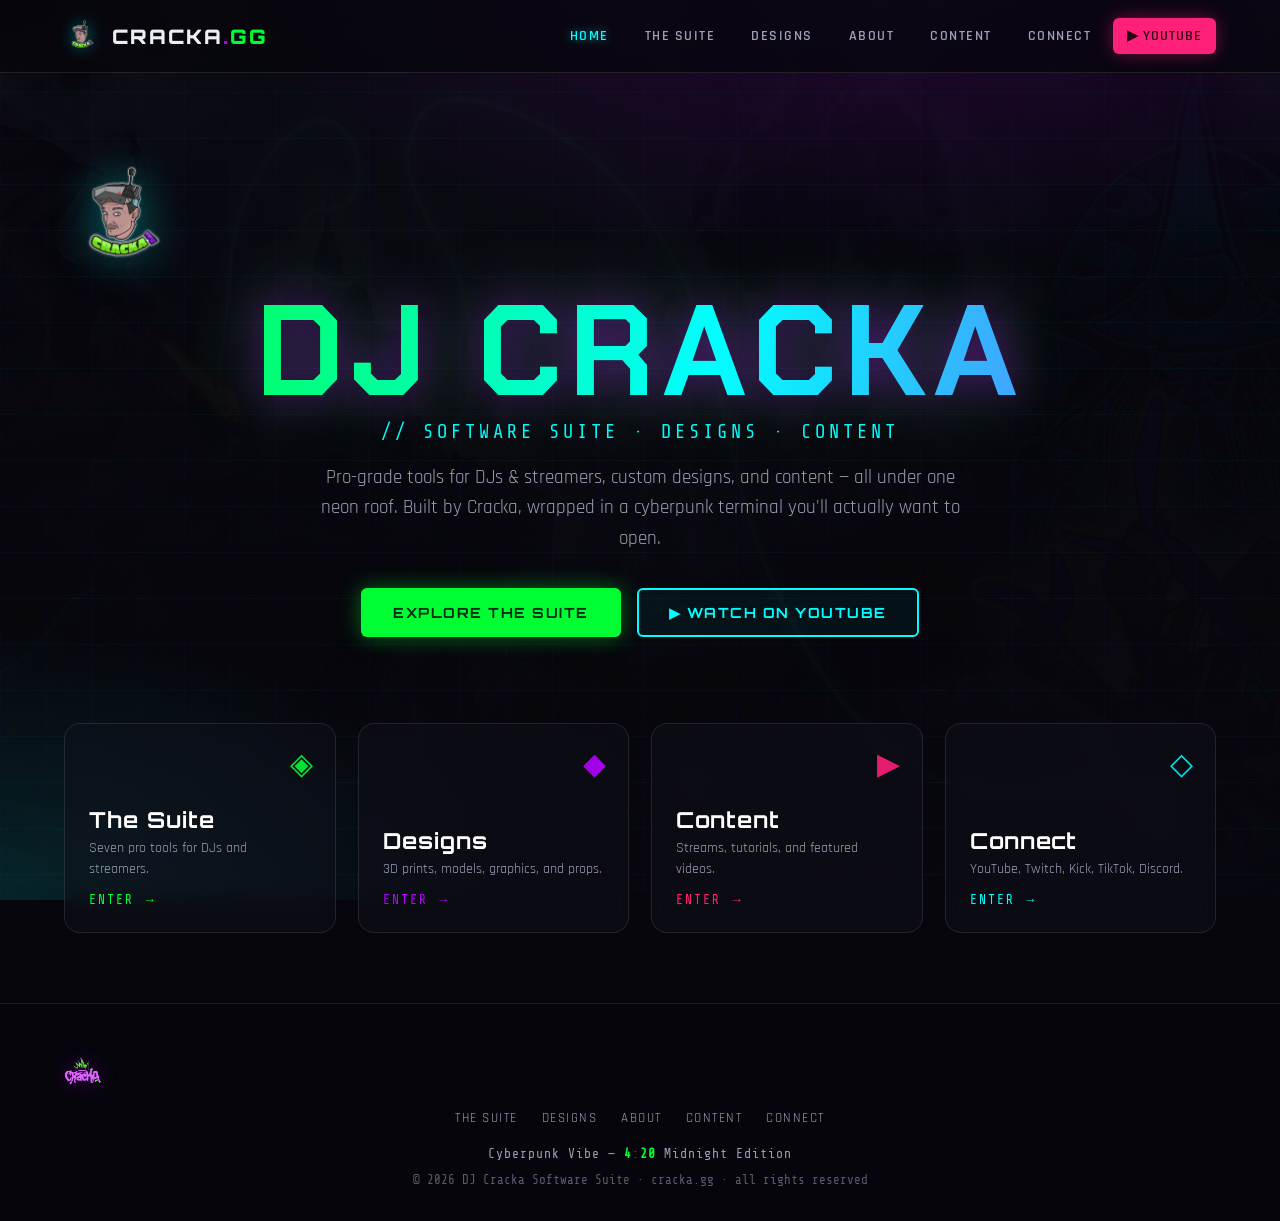
==== index.html @ da2304a5 "Add files via upload" ====
<!DOCTYPE html>
<html lang="en">
<head>
<meta charset="UTF-8">
<meta name="viewport" content="width=device-width, initial-scale=1.0">
<title>Cracka.gg — DJ Cracka Software Suite</title>
<meta name="description" content="The official home of the DJ Cracka Software Suite — pro tools for DJs and streamers, custom designs, and content by Cracka FPV.">
<meta property="og:title" content="Cracka.gg — DJ Cracka Software Suite">
<meta property="og:description" content="Pro tools for DJs & streamers, designs, and content — built by Cracka.">
<meta property="og:image" content="Cracka_FPV_Logo_Clear.png">
<link rel="icon" type="image/png" href="Cracka_FPV_Logo_Clear.png">
<link rel="preconnect" href="https://fonts.googleapis.com"><link rel="preconnect" href="https://fonts.gstatic.com" crossorigin>
<link href="https://fonts.googleapis.com/css2?family=Orbitron:wght@500;700;900&family=Chakra+Petch:wght@600;700&family=Rajdhani:wght@400;500;600;700&family=Share+Tech+Mono&display=swap" rel="stylesheet">
<link rel="stylesheet" href="style.css">
<style>
.hero{padding:86px 0 60px;text-align:center}
.hero-logo{height:118px;margin-bottom:10px;filter:drop-shadow(0 0 22px rgba(0,255,255,.4))}
.hero .name{font-family:'Chakra Petch',sans-serif;font-weight:700;font-size:clamp(48px,10vw,130px);letter-spacing:8px;
  text-transform:uppercase;line-height:1;margin:8px 0 6px;
  background:linear-gradient(100deg,#00ff32,#00ffff 26%,#b400ff 60%,#ff2079);background-size:220% auto;
  -webkit-background-clip:text;background-clip:text;-webkit-text-fill-color:transparent;color:transparent;
  filter:drop-shadow(0 0 22px rgba(180,0,255,.5)) drop-shadow(0 0 34px rgba(0,255,50,.25));animation:flow 7s ease-in-out infinite}
.hero .sub-tag{font-family:'Share Tech Mono';color:var(--cyan);letter-spacing:4px;text-transform:uppercase;font-size:clamp(13px,2vw,19px)}
.hero p.lead{max-width:660px;margin:20px auto 0;color:var(--mut);font-size:19px;line-height:1.6}
.hero-btns{display:flex;gap:16px;justify-content:center;margin-top:34px;flex-wrap:wrap}
.portals{display:grid;grid-template-columns:repeat(auto-fit,minmax(230px,1fr));gap:22px}
.portal{position:relative;border-radius:16px;overflow:hidden;border:1px solid var(--line);min-height:210px;display:flex;
  flex-direction:column;justify-content:flex-end;padding:24px;background:var(--glass);backdrop-filter:blur(10px);transition:.28s}
.portal:hover{transform:translateY(-6px);border-color:var(--pc);box-shadow:0 18px 46px -14px var(--pc)}
.portal .pico{position:absolute;top:20px;right:22px;font-size:30px;color:var(--pc);font-family:'Orbitron';opacity:.9}
.portal h3{font-size:22px;letter-spacing:1px;color:#fff}
.portal p{color:var(--mut);font-size:14px;margin-top:5px;line-height:1.5}
.portal .arrow{color:var(--pc);font-family:'Share Tech Mono';margin-top:12px;font-size:13px;letter-spacing:2px}
</style>
</head>
<body>

<header class="nav"><div class="wrap nav-in">
  <a class="brand" href="index.html"><img src="Cracka_FPV_Logo_Clear.png" alt=""><span>CRACKA<span class="dot">.</span><span class="gg">GG</span></span></a>
  <button class="burger" id="burger" aria-label="Menu">☰</button>
  <nav class="menu" id="menu">
    <a href="index.html" class="active">Home</a>
    <a href="suite.html">The Suite</a>
    <a href="designs.html">Designs</a>
    <a href="about.html">About</a>
    <a href="content.html">Content</a>
    <a href="connect.html">Connect</a>
    <a class="yt" href="connect.html">▶ YouTube</a>
  </nav>
</div></header>

<section class="hero"><div class="wrap">
  <img class="hero-logo" src="Cracka_FPV_Logo_Clear.png" alt="DJ Cracka">
  <div class="name">DJ&nbsp;CRACKA</div>
  <div class="sub-tag">// Software Suite · Designs · Content</div>
  <p class="lead">Pro-grade tools for DJs &amp; streamers, custom designs, and content — all under one neon roof. Built by Cracka, wrapped in a cyberpunk terminal you'll actually want to open.</p>
  <div class="hero-btns">
    <a class="btn btn-p" href="suite.html">Explore the Suite</a>
    <a class="btn btn-o" href="connect.html">▶ Watch on YouTube</a>
  </div>
</div></section>

<section><div class="wrap">
  <div class="portals">
    <a class="portal" href="suite.html" style="--pc:var(--green)"><span class="pico">◈</span><h3>The Suite</h3><p>Seven pro tools for DJs and streamers.</p><span class="arrow">ENTER →</span></a>
    <a class="portal" href="designs.html" style="--pc:var(--purple)"><span class="pico">◆</span><h3>Designs</h3><p>3D prints, models, graphics, and props.</p><span class="arrow">ENTER →</span></a>
    <a class="portal" href="content.html" style="--pc:var(--pink)"><span class="pico">▶</span><h3>Content</h3><p>Streams, tutorials, and featured videos.</p><span class="arrow">ENTER →</span></a>
    <a class="portal" href="connect.html" style="--pc:var(--cyan)"><span class="pico">◇</span><h3>Connect</h3><p>YouTube, Twitch, Kick, TikTok, Discord.</p><span class="arrow">ENTER →</span></a>
  </div>
</div></section>

<footer class="foot"><div class="wrap">
  <img src="Cracka_Wordmark_GreenPurple.png" alt="DJ Cracka">
  <div class="foot-links"><a href="suite.html">The Suite</a><a href="designs.html">Designs</a><a href="about.html">About</a><a href="content.html">Content</a><a href="connect.html">Connect</a></div>
  <div class="midnight">Cyberpunk Vibe — <b>4</b><i>:</i><b>20</b> Midnight Edition</div>
  <div class="copy">© 2026 DJ Cracka Software Suite · cracka.gg · all rights reserved</div>
</div></footer>
<script>var b=document.getElementById('burger'),m=document.getElementById('menu');b.addEventListener('click',function(){m.classList.toggle('open')});</script>
</body>
</html>
---- style.css ----
/* ===== DJ Cracka Suite — cracka.gg shared theme ===== */
:root{
  --green:#00ff32; --purple:#b400ff; --pink:#ff2079; --yellow:#ffe600; --cyan:#00ffff;
  --bg:#06060c; --panel:rgba(18,18,28,0.55); --panel-solid:#11111d;
  --glass:rgba(16,16,26,0.5); --line:rgba(255,255,255,.10); --line-strong:rgba(255,255,255,.18);
  --txt:#edeef5; --mut:#9fa0b8;
}
*{margin:0;padding:0;box-sizing:border-box}
html{scroll-behavior:smooth}
body{background:var(--bg);color:var(--txt);font-family:'Rajdhani',sans-serif;min-height:100vh;overflow-x:hidden;position:relative}
/* fixed atmospheric background: banner + dark wash + neon grid */
body::before{content:"";position:fixed;inset:0;z-index:-2;
  background:url('banner.png') center top/cover no-repeat fixed;opacity:.16}
body::after{content:"";position:fixed;inset:0;z-index:-1;
  background:
    radial-gradient(1200px 600px at 70% -10%,rgba(180,0,255,.18),transparent 60%),
    radial-gradient(900px 500px at 0% 100%,rgba(0,255,255,.12),transparent 55%),
    linear-gradient(rgba(0,255,255,.03) 1px,transparent 1px),
    linear-gradient(90deg,rgba(180,0,255,.03) 1px,transparent 1px),
    linear-gradient(180deg,rgba(6,6,12,.72),rgba(6,6,12,.92));
  background-size:auto,auto,46px 46px,46px 46px,auto}
a{color:inherit;text-decoration:none}
img{max-width:100%;display:block}
.wrap{max-width:1200px;margin:0 auto;padding:0 24px}
h1,h2,h3{font-family:'Orbitron',sans-serif}

/* ===== NAV ===== */
.nav{position:sticky;top:0;z-index:80;background:rgba(6,6,12,.72);backdrop-filter:blur(14px);border-bottom:1px solid var(--line)}
.nav-in{display:flex;align-items:center;justify-content:space-between;height:72px}
.brand{display:flex;align-items:center;gap:12px;font-family:'Orbitron';font-weight:900;letter-spacing:2px;font-size:20px}
.brand img{height:36px;filter:drop-shadow(0 0 8px rgba(0,255,255,.4))}
.brand .dot{color:var(--purple)}.brand .gg{color:var(--green)}
.menu{display:flex;gap:8px;align-items:center}
.menu a{color:var(--mut);font-weight:600;font-size:14px;letter-spacing:1.5px;text-transform:uppercase;padding:9px 14px;border-radius:6px;transition:.2s}
.menu a:hover{color:var(--txt);background:rgba(255,255,255,.05)}
.menu a.active{color:var(--cyan);text-shadow:0 0 10px rgba(0,255,255,.6)}
.menu a.yt{background:var(--pink);color:#2a0713;letter-spacing:1px;box-shadow:0 0 18px rgba(255,32,121,.4)}
.menu a.yt:hover{background:var(--pink);color:#2a0713;box-shadow:0 0 26px rgba(255,32,121,.75)}
.burger{display:none;background:rgba(255,255,255,.04);border:1px solid var(--line);color:var(--txt);font-size:22px;width:46px;height:42px;border-radius:8px;cursor:pointer}

/* ===== BUTTONS ===== */
.btn{display:inline-block;padding:14px 30px;border-radius:6px;font-family:'Orbitron';font-weight:700;letter-spacing:1.5px;
  text-transform:uppercase;font-size:14px;transition:.2s;border:2px solid transparent;cursor:pointer}
.btn-p{background:var(--green);color:#052b0d;box-shadow:0 0 22px rgba(0,255,50,.4)}
.btn-p:hover{box-shadow:0 0 36px rgba(0,255,50,.8);transform:translateY(-2px)}
.btn-o{border-color:var(--cyan);color:var(--cyan);background:rgba(0,255,255,.05)}
.btn-o:hover{background:rgba(0,255,255,.14);box-shadow:0 0 26px rgba(0,255,255,.4)}

/* ===== PAGE HEADER ===== */
.page-head{padding:72px 0 40px;text-align:center;position:relative}
.eyebrow{font-family:'Share Tech Mono';color:var(--pink);letter-spacing:5px;text-transform:uppercase;font-size:13px;margin-bottom:12px}
.page-head h1{font-size:clamp(34px,6vw,64px);font-weight:900;letter-spacing:3px;text-transform:uppercase;
  background:linear-gradient(100deg,#00ff32,#00ffff 35%,#b400ff 70%,#ff2079);background-size:200% auto;
  -webkit-background-clip:text;background-clip:text;-webkit-text-fill-color:transparent;color:transparent;
  filter:drop-shadow(0 0 18px rgba(180,0,255,.4));animation:flow 8s ease-in-out infinite;line-height:1.05}
@keyframes flow{0%,100%{background-position:0% 50%}50%{background-position:100% 50%}}
.page-head p{color:var(--mut);font-size:19px;max-width:640px;margin:18px auto 0;line-height:1.6}
section{padding:26px 0 70px;position:relative}

/* ===== GLASS CARDS ===== */
.grid{display:grid;grid-template-columns:repeat(auto-fit,minmax(290px,1fr));gap:24px}
.card{background:var(--glass);backdrop-filter:blur(10px);border:1px solid var(--line);border-radius:16px;overflow:hidden;
  transition:.28s;position:relative}
.card::before{content:"";position:absolute;top:0;left:0;right:0;height:3px;background:var(--ac,var(--cyan));opacity:.9}
.card:hover{transform:translateY(-7px);border-color:var(--ac,var(--cyan));box-shadow:0 18px 50px -14px var(--ac,rgba(0,255,255,.5))}
.card-media{position:relative;aspect-ratio:16/10;overflow:hidden;background:#05050b;border-bottom:1px solid var(--line)}
.card-media img{width:100%;height:100%;object-fit:cover;transition:.4s}
.card:hover .card-media img{transform:scale(1.06)}
.card-media .veil{position:absolute;inset:0;background:linear-gradient(180deg,transparent 40%,rgba(6,6,12,.85))}
.card-media .badge{position:absolute;top:12px;right:12px;font-family:'Share Tech Mono';font-size:11px;letter-spacing:1px;
  text-transform:uppercase;color:var(--ac,var(--cyan));background:rgba(6,6,12,.7);border:1px solid var(--ac,var(--cyan));
  border-radius:20px;padding:4px 12px;backdrop-filter:blur(4px)}
.card-body{padding:20px 22px}
.card-body h3{font-size:19px;letter-spacing:.5px;margin-bottom:9px;color:#fff}
.card-body p{color:var(--mut);font-size:15px;line-height:1.55}

/* ===== FOOTER ===== */
.foot{border-top:1px solid var(--line);padding:46px 0 34px;text-align:center;background:rgba(6,6,12,.55);backdrop-filter:blur(8px)}
.foot img{height:42px;margin-bottom:18px;filter:drop-shadow(0 0 10px rgba(180,0,255,.4))}
.foot-links{display:flex;gap:24px;justify-content:center;flex-wrap:wrap;margin-bottom:20px;font-size:13px;
  letter-spacing:1.5px;text-transform:uppercase;color:var(--mut)}
.foot-links a:hover{color:var(--cyan)}
.midnight{font-family:'Share Tech Mono';font-size:13px;letter-spacing:1px;color:var(--mut)}
.midnight b{color:var(--green)}.midnight i{color:var(--purple);font-style:normal}
.copy{color:#5a5c72;font-size:12.5px;margin-top:12px;font-family:'Share Tech Mono'}

@media(max-width:900px){
  .burger{display:block}
  .menu{position:absolute;top:72px;left:0;right:0;flex-direction:column;align-items:stretch;gap:4px;
    background:rgba(6,6,12,.98);border-bottom:1px solid var(--line);padding:14px 20px;display:none}
  .menu.open{display:flex}
  .menu a{padding:12px 10px}
}
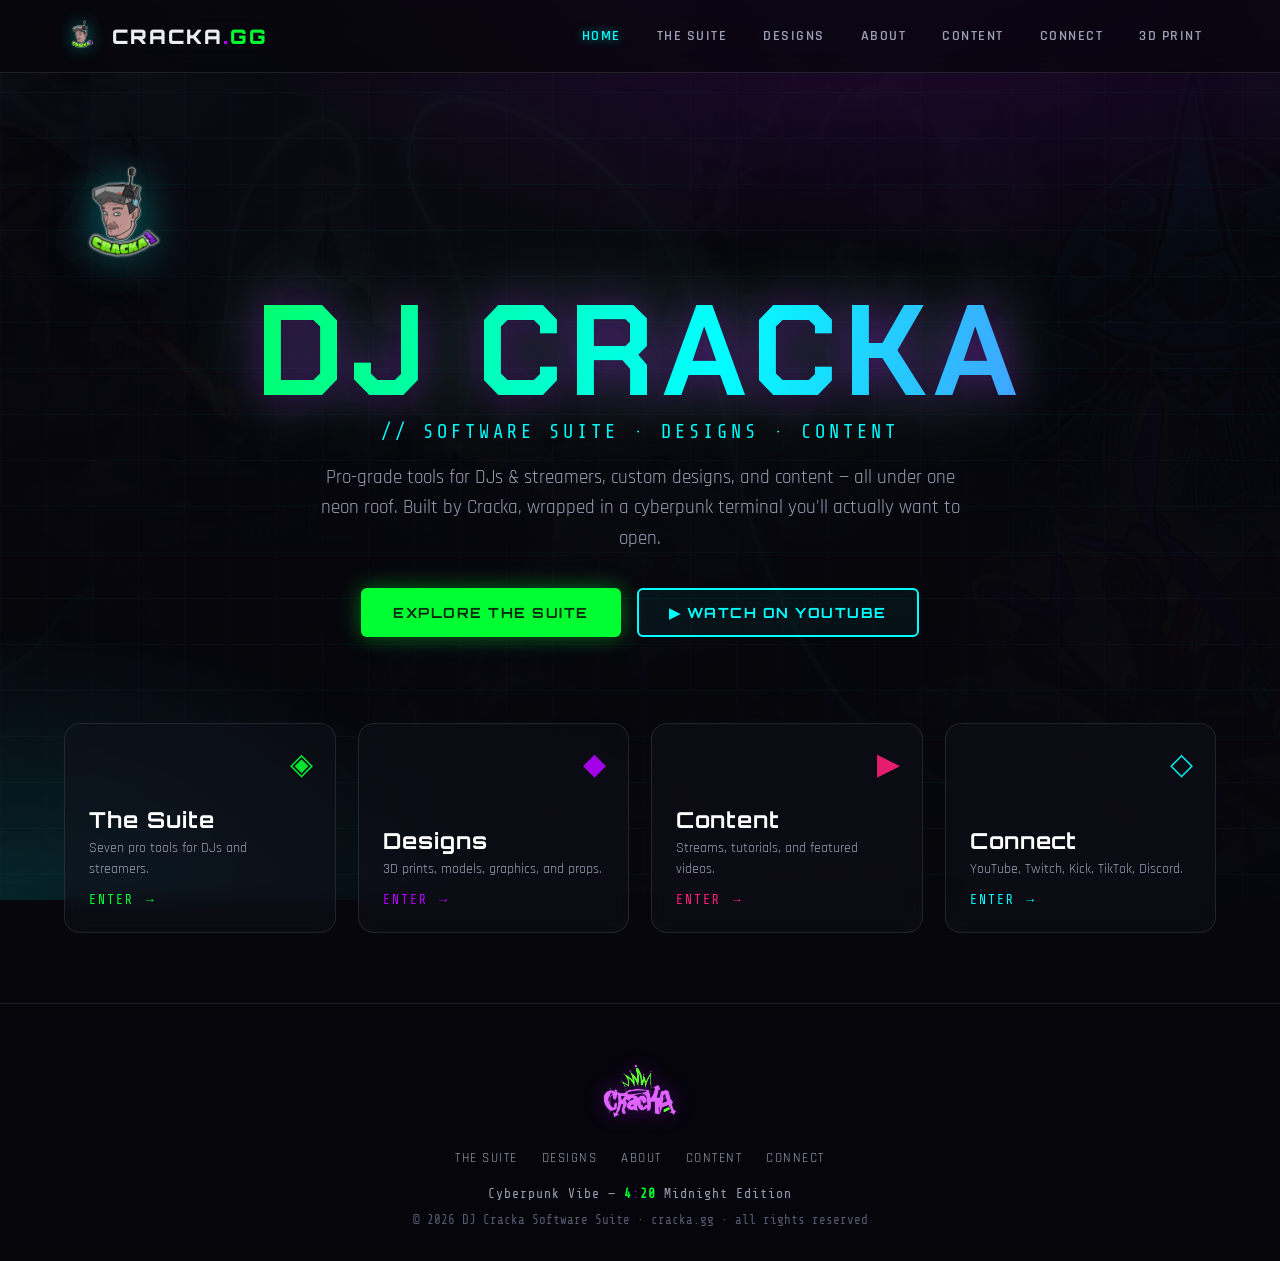
==== commit 160c2e8f: "Add files via upload" ====
--- a/index.html
+++ b/index.html
@@ -45,7 +45,7 @@
     <a href="about.html">About</a>
     <a href="content.html">Content</a>
     <a href="connect.html">Connect</a>
-    <a class="yt" href="connect.html">▶ YouTube</a>
+    <a href="prints.html">3D Print</a>
   </nav>
 </div></header>
 
@@ -56,7 +56,7 @@
   <p class="lead">Pro-grade tools for DJs &amp; streamers, custom designs, and content — all under one neon roof. Built by Cracka, wrapped in a cyberpunk terminal you'll actually want to open.</p>
   <div class="hero-btns">
     <a class="btn btn-p" href="suite.html">Explore the Suite</a>
-    <a class="btn btn-o" href="connect.html">▶ Watch on YouTube</a>
+    <a class="btn btn-o" href="https://www.youtube.com/@crackafpv" target="_blank" rel="noopener">▶ Watch on YouTube</a>
   </div>
 </div></section>
 
--- a/style.css
+++ b/style.css
@@ -10,7 +10,7 @@
 body{background:var(--bg);color:var(--txt);font-family:'Rajdhani',sans-serif;min-height:100vh;overflow-x:hidden;position:relative}
 /* fixed atmospheric background: banner + dark wash + neon grid */
 body::before{content:"";position:fixed;inset:0;z-index:-2;
-  background:url('banner.png') center top/cover no-repeat fixed;opacity:.16}
+  background:url('banner.png') center center/cover no-repeat fixed;opacity:.16}
 body::after{content:"";position:fixed;inset:0;z-index:-1;
   background:
     radial-gradient(1200px 600px at 70% -10%,rgba(180,0,255,.18),transparent 60%),
@@ -76,7 +76,7 @@
 
 /* ===== FOOTER ===== */
 .foot{border-top:1px solid var(--line);padding:46px 0 34px;text-align:center;background:rgba(6,6,12,.55);backdrop-filter:blur(8px)}
-.foot img{height:42px;margin-bottom:18px;filter:drop-shadow(0 0 10px rgba(180,0,255,.4))}
+.foot img{height:82px;margin:0 auto 18px;display:block;filter:drop-shadow(0 0 10px rgba(180,0,255,.4))}
 .foot-links{display:flex;gap:24px;justify-content:center;flex-wrap:wrap;margin-bottom:20px;font-size:13px;
   letter-spacing:1.5px;text-transform:uppercase;color:var(--mut)}
 .foot-links a:hover{color:var(--cyan)}
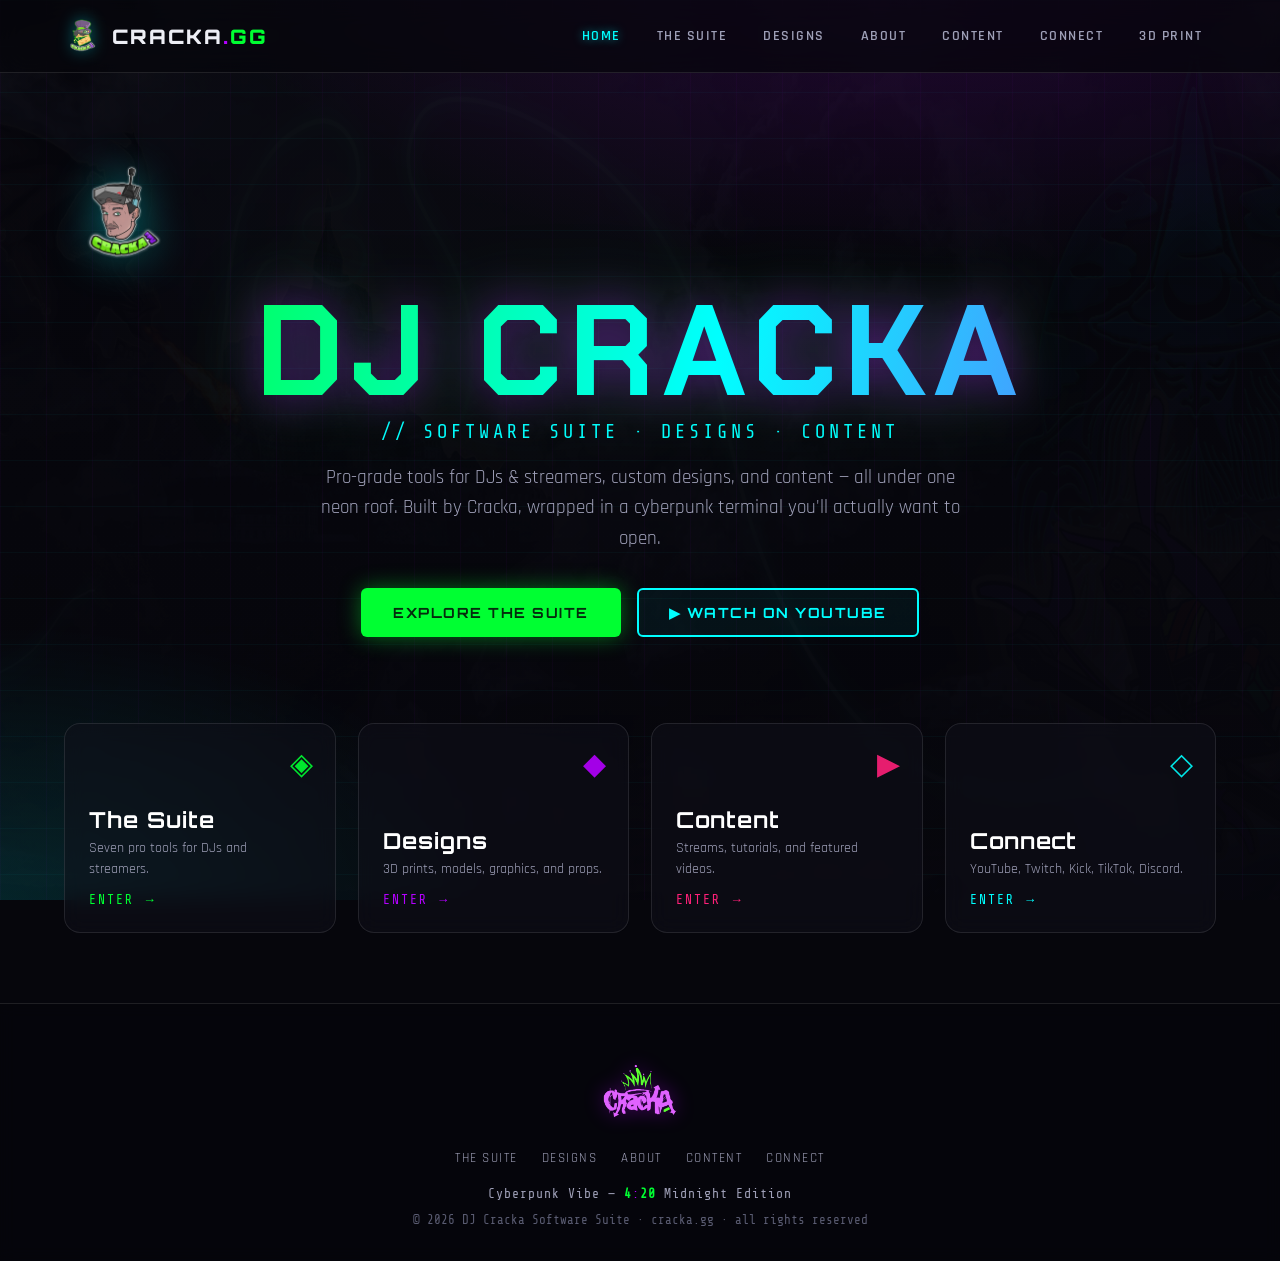
==== commit 737403a1: "Mad Hatter header logo + new favicon set" ====
--- a/index.html
+++ b/index.html
@@ -8,7 +8,7 @@
 <meta property="og:title" content="Cracka.gg — DJ Cracka Software Suite">
 <meta property="og:description" content="Pro tools for DJs & streamers, designs, and content — built by Cracka.">
 <meta property="og:image" content="Cracka_FPV_Logo_Clear.png">
-<link rel="icon" type="image/png" href="Cracka_FPV_Logo_Clear.png">
+<link rel="icon" type="image/png" sizes="32x32" href="favicon-32.png"><link rel="icon" type="image/png" sizes="192x192" href="favicon-192.png"><link rel="icon" href="favicon.ico" sizes="any"><link rel="apple-touch-icon" href="apple-touch-icon.png">
 <link rel="preconnect" href="https://fonts.googleapis.com"><link rel="preconnect" href="https://fonts.gstatic.com" crossorigin>
 <link href="https://fonts.googleapis.com/css2?family=Orbitron:wght@500;700;900&family=Chakra+Petch:wght@600;700&family=Rajdhani:wght@400;500;600;700&family=Share+Tech+Mono&display=swap" rel="stylesheet">
 <link rel="stylesheet" href="style.css">
@@ -36,7 +36,7 @@
 <body>
 
 <header class="nav"><div class="wrap nav-in">
-  <a class="brand" href="index.html"><img src="Cracka_FPV_Logo_Clear.png" alt=""><span>CRACKA<span class="dot">.</span><span class="gg">GG</span></span></a>
+  <a class="brand" href="index.html"><img src="MadHatter_header.png" alt="Cracka FPV"><span>CRACKA<span class="dot">.</span><span class="gg">GG</span></span></a>
   <button class="burger" id="burger" aria-label="Menu">☰</button>
   <nav class="menu" id="menu">
     <a href="index.html" class="active">Home</a>
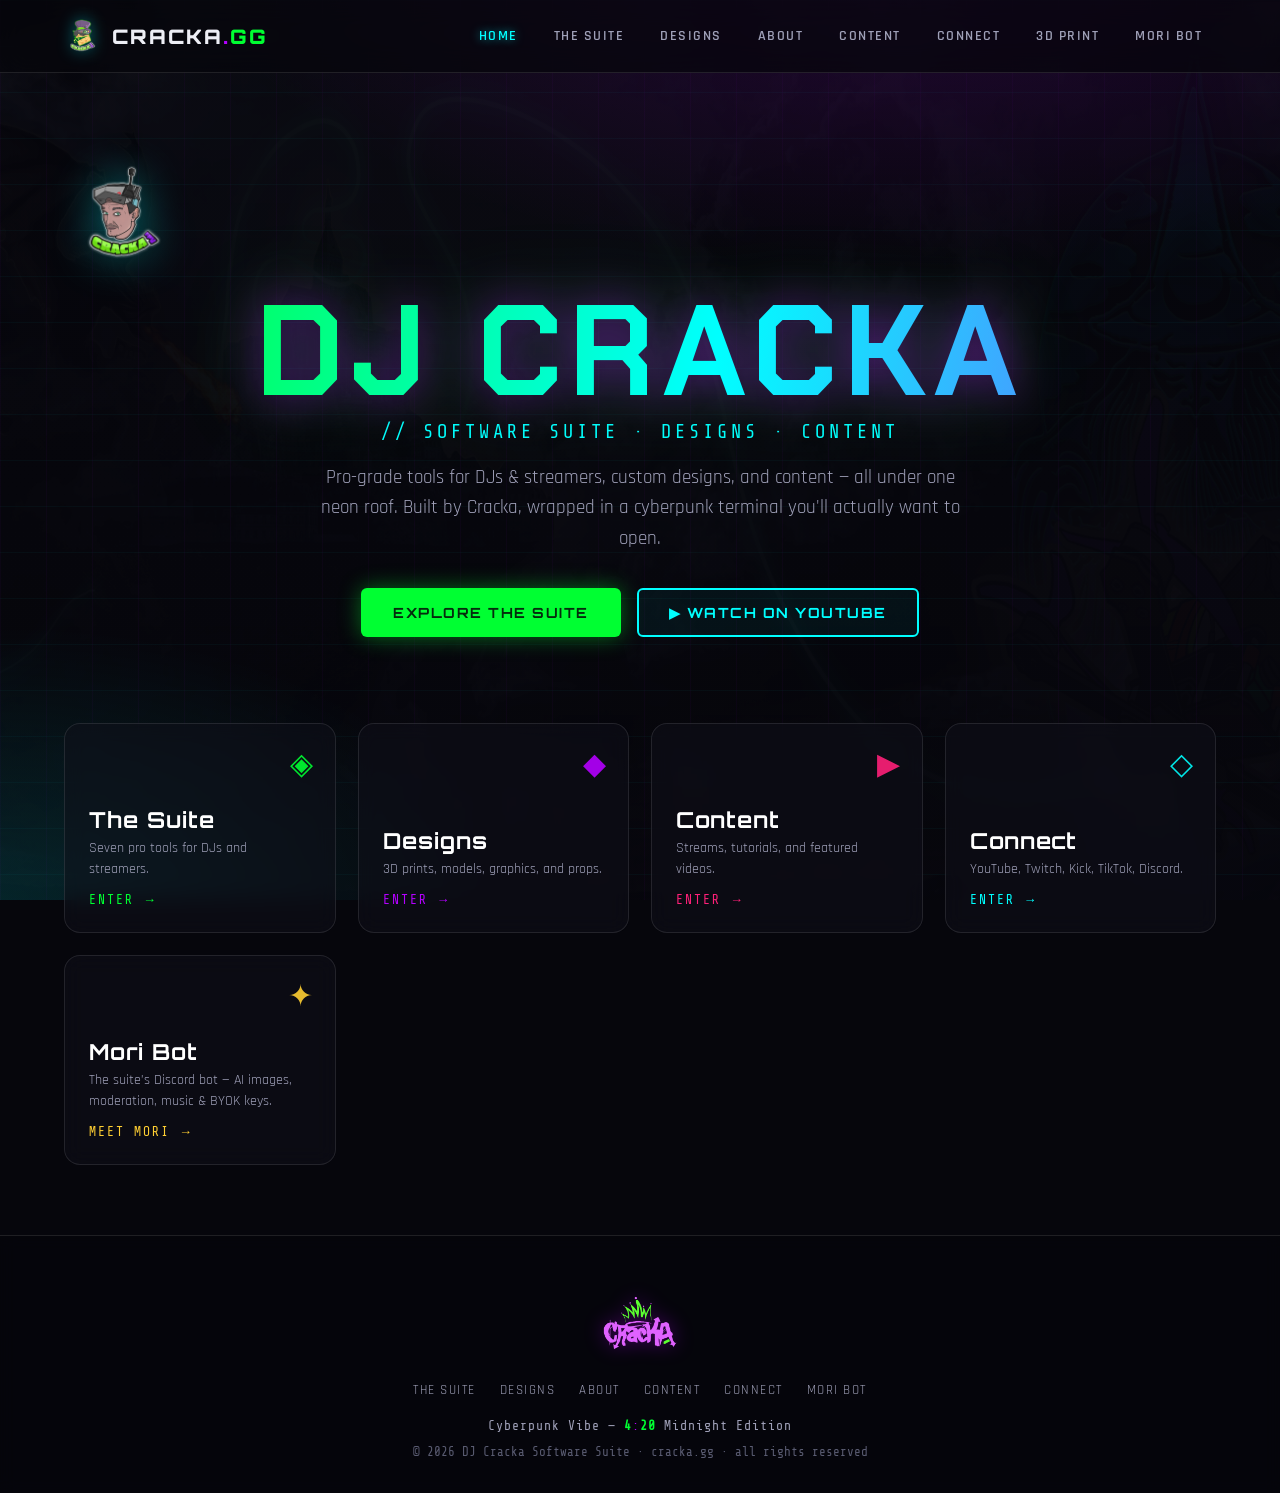
==== commit 46fad33e: "Add files via upload" ====
--- a/index.html
+++ b/index.html
@@ -46,6 +46,7 @@
     <a href="content.html">Content</a>
     <a href="connect.html">Connect</a>
     <a href="prints.html">3D Print</a>
+    <a href="https://mori.cracka.gg">Mori&nbsp;Bot</a>
   </nav>
 </div></header>
 
@@ -66,12 +67,13 @@
     <a class="portal" href="designs.html" style="--pc:var(--purple)"><span class="pico">◆</span><h3>Designs</h3><p>3D prints, models, graphics, and props.</p><span class="arrow">ENTER →</span></a>
     <a class="portal" href="content.html" style="--pc:var(--pink)"><span class="pico">▶</span><h3>Content</h3><p>Streams, tutorials, and featured videos.</p><span class="arrow">ENTER →</span></a>
     <a class="portal" href="connect.html" style="--pc:var(--cyan)"><span class="pico">◇</span><h3>Connect</h3><p>YouTube, Twitch, Kick, TikTok, Discord.</p><span class="arrow">ENTER →</span></a>
+    <a class="portal" href="https://mori.cracka.gg" style="--pc:#ffcf33"><span class="pico">✦</span><h3>Mori&nbsp;Bot</h3><p>The suite’s Discord bot — AI images, moderation, music &amp; BYOK keys.</p><span class="arrow">MEET MORI →</span></a>
   </div>
 </div></section>
 
 <footer class="foot"><div class="wrap">
   <img src="Cracka_Wordmark_GreenPurple.png" alt="DJ Cracka">
-  <div class="foot-links"><a href="suite.html">The Suite</a><a href="designs.html">Designs</a><a href="about.html">About</a><a href="content.html">Content</a><a href="connect.html">Connect</a></div>
+  <div class="foot-links"><a href="suite.html">The Suite</a><a href="designs.html">Designs</a><a href="about.html">About</a><a href="content.html">Content</a><a href="connect.html">Connect</a><a href="https://mori.cracka.gg">Mori&nbsp;Bot</a></div>
   <div class="midnight">Cyberpunk Vibe — <b>4</b><i>:</i><b>20</b> Midnight Edition</div>
   <div class="copy">© 2026 DJ Cracka Software Suite · cracka.gg · all rights reserved</div>
 </div></footer>
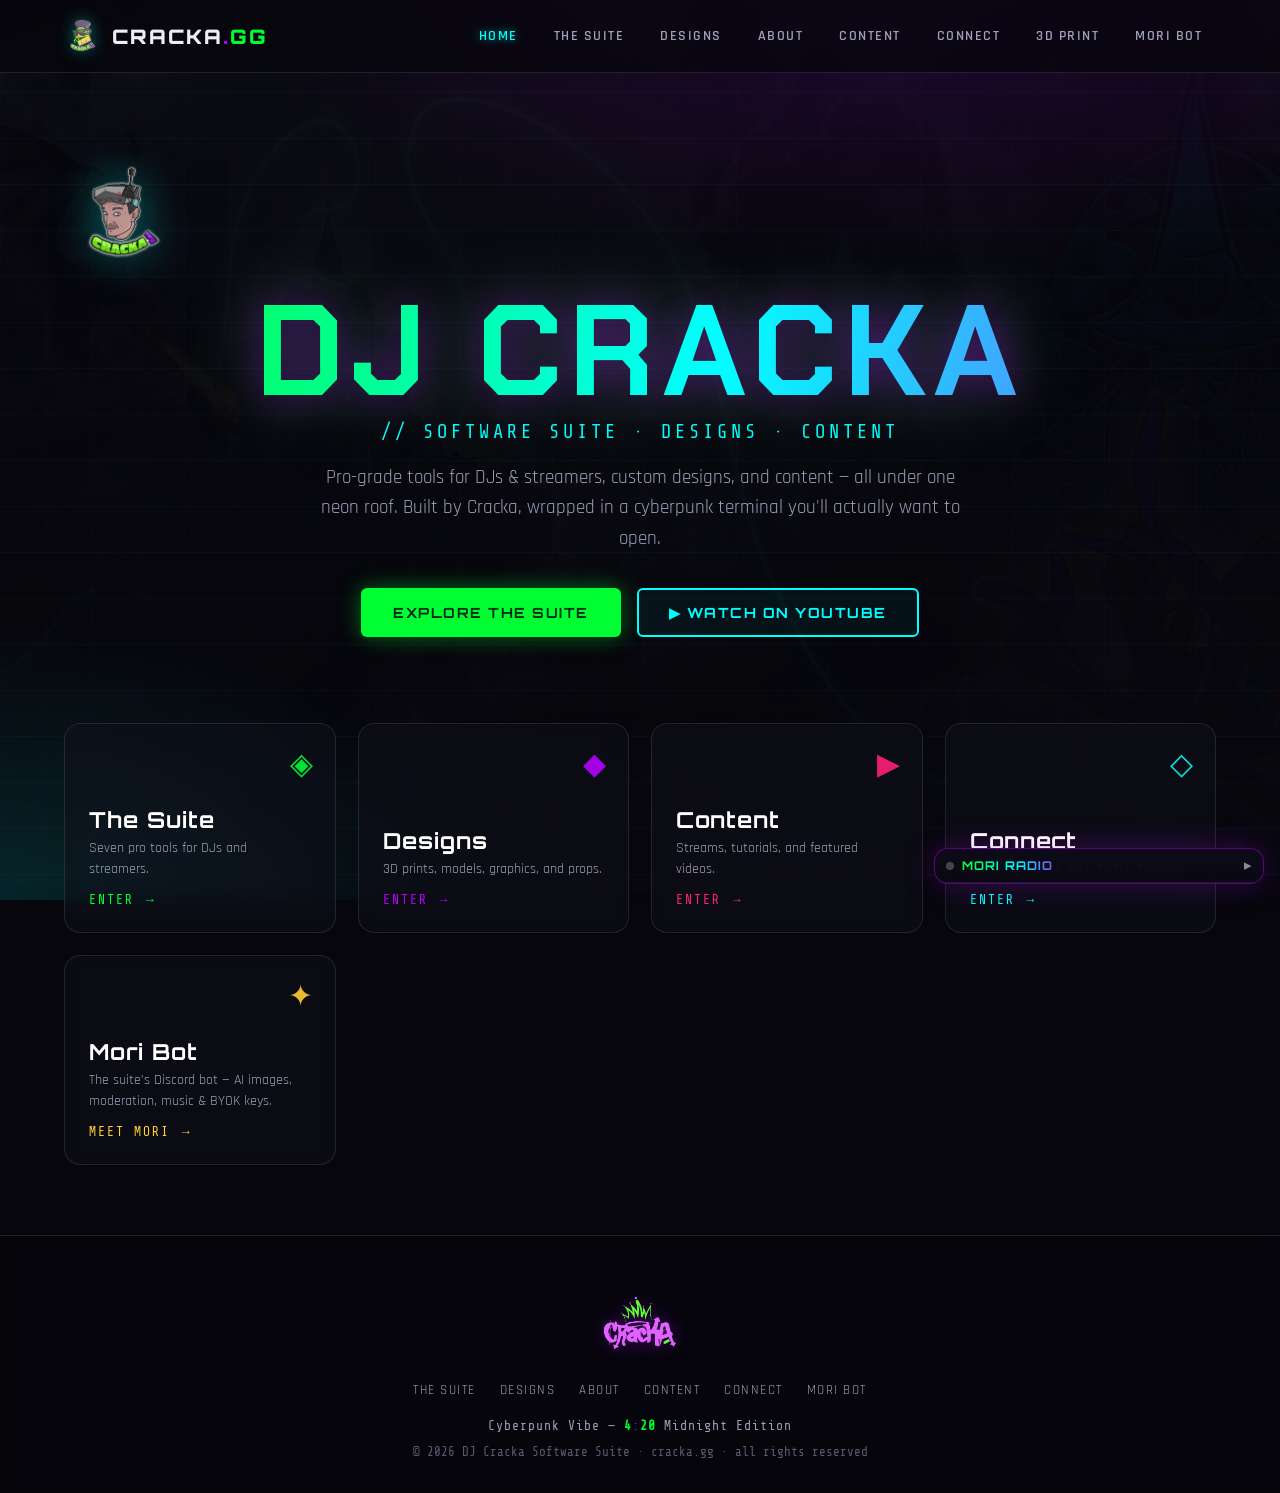
==== commit aa8794f6: "Add Mori radio mini-player + Kokoro news ticker to all hub pages Add Mori radio mini-player + Kokoro" ====
--- a/index.html
+++ b/index.html
@@ -78,5 +78,119 @@
   <div class="copy">© 2026 DJ Cracka Software Suite · cracka.gg · all rights reserved</div>
 </div></footer>
 <script>var b=document.getElementById('burger'),m=document.getElementById('menu');b.addEventListener('click',function(){m.classList.toggle('open')});</script>
+<!-- ===== MORI RADIO MINI-PLAYER — drop in once before </body> on every site ===== -->
+<!-- Docked bottom-right. Pulls all channels from /api/stations. ⧉ Pop out keeps playing across -->
+<!-- page loads & games. HTML5 audio (separate from DJ Mori in Discord VC). Golden-rule component. -->
+<style>
+#mori-rp{position:fixed;right:16px;bottom:16px;width:330px;max-width:calc(100vw - 24px);z-index:60;
+  background:linear-gradient(180deg,rgba(14,11,26,.97),rgba(9,9,17,.97));border:1px solid rgba(180,0,255,.45);
+  border-radius:14px;box-shadow:0 0 30px rgba(180,0,255,.25);overflow:hidden;font-family:'Rajdhani',sans-serif;color:#e7e9f5}
+#mori-rp .rp-hd{display:flex;align-items:center;gap:8px;padding:9px 11px;border-bottom:1px solid rgba(255,255,255,.08);cursor:pointer}
+#mori-rp .rp-hd .dot{width:8px;height:8px;border-radius:50%;background:#444;flex:0 0 auto}
+#mori-rp.playing .rp-hd .dot{background:#00ff32;box-shadow:0 0 8px #00ff32}
+#mori-rp .rp-hd b{font-family:'Orbitron',sans-serif;font-size:12px;letter-spacing:1px;background:linear-gradient(90deg,#00ff32,#00ffff,#b400ff,#ff2079,#00ff32);background-size:240% auto;-webkit-background-clip:text;background-clip:text;-webkit-text-fill-color:transparent;animation:mori-wave 7s ease-in-out infinite}
+#mori-rp .rp-hd .rp-col{margin-left:auto;color:#8a8a9a;font-size:15px;line-height:1}
+#mori-rp .rp-bd{padding:10px 11px;display:flex;flex-direction:column;gap:9px}
+#mori-rp.collapsed .rp-bd{display:none}
+#mori-rp .rp-now{font-family:'Share Tech Mono',monospace;font-size:10px;color:#00ffff;white-space:nowrap;overflow:hidden;text-overflow:ellipsis}
+#mori-rp select{background:rgba(255,255,255,.05);border:1px solid rgba(255,255,255,.14);border-radius:8px;color:#fff;font-family:'Rajdhani';font-size:13px;padding:7px 9px}
+#mori-rp select option{background:#0d0b16}
+#mori-rp .rp-ctl{display:flex;align-items:center;gap:9px}
+#mori-rp .rp-pp{width:38px;height:38px;border-radius:50%;border:2px solid #00ff32;background:rgba(0,255,50,.08);color:#00ff32;font-size:15px;cursor:pointer;flex:0 0 auto}
+#mori-rp .rp-pp:hover{background:rgba(0,255,50,.18)}
+#mori-rp input[type=range]{flex:1;accent-color:#b400ff}
+#mori-rp .rp-pop{font-family:'Chakra Petch',sans-serif;font-weight:700;font-size:11px;border:1px solid rgba(0,255,255,.4);background:rgba(0,255,255,.08);color:#00ffff;border-radius:8px;padding:7px 9px;cursor:pointer}
+#mori-rp .rp-pop:hover{background:rgba(0,255,255,.18)}
+#mori-rp .rp-hint{font-family:'Share Tech Mono';font-size:9px;color:#8a8a9a}
+</style>
+<div id="mori-rp" class="collapsed" aria-label="Mori radio player">
+  <div class="rp-hd" id="rp-hd"><span class="dot"></span><b>MORI RADIO</b><span class="rp-col" id="rp-col">▸</span></div>
+  <div class="rp-bd">
+    <div class="rp-now" id="rp-now">— pick a station —</div>
+    <select id="rp-sel"><option>Loading channels…</option></select>
+    <div class="rp-ctl"><button class="rp-pp" id="rp-pp" aria-label="Play">▶</button>
+      <input type="range" id="rp-vol" min="0" max="100" value="80" aria-label="Volume">
+      <button class="rp-pop" id="rp-pop" title="Keep playing across pages">⧉</button></div>
+    <div class="rp-hint">In-browser · ⧉ pop out to keep playing across pages</div>
+  </div>
+</div>
+<audio id="rp-audio"></audio>
+<script>
+(function(){
+  var API='https://mori.cracka.gg';
+  var $=function(i){return document.getElementById(i);};
+  var box=$('mori-rp'), sel=$('rp-sel'), au=$('rp-audio'), pp=$('rp-pp'), pop=null, STA=[];
+  function LS(k,v){try{if(v===undefined)return localStorage.getItem('moriRP_'+k);localStorage.setItem('moriRP_'+k,v);}catch(_){}}
+  if(LS('open')==='1') box.classList.remove('collapsed');
+  $('rp-hd').onclick=function(){var c=box.classList.toggle('collapsed');$('rp-col').textContent=c?'▸':'▾';LS('open',c?'0':'1');};
+  $('rp-col').textContent=box.classList.contains('collapsed')?'▸':'▾';
+  function cur(){return STA[Number(sel.value)||0]||null;}
+  function play(){var st=cur();if(!st)return;au.src=st.u;au.volume=(Number($('rp-vol').value)||80)/100;au.play().then(function(){box.classList.add('playing');pp.textContent='⏸';$('rp-now').textContent='▶ '+st.n;}).catch(function(){$('rp-now').textContent='⚠ tap ▶ again';});}
+  function stop(){au.pause();box.classList.remove('playing');pp.textContent='▶';}
+  pp.onclick=function(){if(au.paused)play();else stop();};
+  sel.onchange=function(){LS('sta',sel.value);if(!au.paused)play();else{var st=cur();if(st)$('rp-now').textContent='— '+st.n+' —';}};
+  var v0=LS('vol'); if(v0)$('rp-vol').value=v0;
+  $('rp-vol').oninput=function(){au.volume=(Number(this.value)||0)/100;LS('vol',this.value);if(pop&&!pop.closed){try{pop.postMessage({vol:au.volume},'*');}catch(_){}}};
+  $('rp-pop').onclick=function(){var st=cur();if(!st)return;stop();
+    var html='<!doctype html><meta charset=utf-8><title>Mori Radio</title><body style="margin:0;background:#0b0b17;color:#e7e9f5;font-family:sans-serif;display:flex;flex-direction:column;align-items:center;justify-content:center;height:100vh;gap:10px">'+
+      '<div style="font:700 13px Orbitron,sans-serif;letter-spacing:1px;color:#00ffff">MORI RADIO</div><div id=n style="font:11px monospace;color:#8a8a9a">'+st.n+'</div>'+
+      '<audio id=a autoplay controls src="'+st.u+'" style="width:300px"></audio><div style="font:10px monospace;color:#8a8a9a">Keeps playing while you browse. Close to stop.</div>'+
+      '<'+'script>onmessage=function(e){if(e.data&&e.data.vol!=null)document.getElementById("a").volume=e.data.vol;}<'+'/script>';
+    pop=window.open('','moriRadio','width=360,height=190');if(pop){pop.document.write(html);pop.document.close();$('rp-now').textContent='⧉ playing in pop-out';}else{$('rp-now').textContent='⚠ allow pop-ups';play();}};
+  fetch(API+'/api/stations').then(function(r){return r.json();}).then(function(d){STA=(d&&d.stations)||[];if(!STA.length){sel.innerHTML='<option>No channels</option>';return;}
+    sel.innerHTML=STA.map(function(s,i){return '<option value="'+i+'">'+(s.n||('Station '+(i+1))).replace(/</g,'&lt;')+'</option>';}).join('');
+    var last=LS('sta');if(last!=null&&STA[Number(last)]){sel.value=last;}$('rp-now').textContent='— '+(cur()?cur().n:'')+' —';
+  }).catch(function(){sel.innerHTML='<option>Channels unavailable</option>';});
+})();
+</script>
+<!-- ===== END MORI RADIO MINI-PLAYER ===== -->
+
+  <!-- ===== MORI TTS TICKER BAR ===== -->
+  <div id="mori-tick" class="mt-empty" role="region" aria-label="Mori news ticker" style="max-width:1180px;margin:20px auto">
+    <span class="mt-tag">📡 <b>MORI</b></span>
+    <button class="mt-btn" id="mt-pause" title="Pause scrolling" aria-label="Pause scrolling" aria-pressed="false">⏸</button>
+    <div class="mt-view"><div class="mt-track" id="mt-track"></div></div>
+    <button class="mt-btn" id="mt-spk" title="Hear the latest headline" aria-label="Speak latest headline" aria-pressed="false">🔊</button>
+  </div>
+  <style>
+  #mori-tick{position:relative;display:flex;align-items:center;gap:8px;width:100%;font-family:'Rajdhani','Segoe UI',sans-serif;font-size:14px;font-weight:600;background:linear-gradient(90deg,rgba(9,9,17,.94),rgba(17,9,28,.94));border-top:1px solid rgba(180,0,255,.35);border-bottom:1px solid rgba(0,255,255,.22);color:#dfe6ff;padding:7px 12px;box-sizing:border-box;overflow:hidden;border-radius:10px}
+  #mori-tick .mt-tag{flex:0 0 auto;display:flex;align-items:center;gap:6px;font-family:'Share Tech Mono',monospace;font-size:10px;letter-spacing:1px;text-transform:uppercase;color:#00ffff;border-right:1px solid rgba(255,255,255,.12);padding-right:10px}
+  #mori-tick .mt-tag b{background:linear-gradient(90deg,#00ff32,#00ffff,#b400ff,#ff2079,#00ff32);background-size:240% auto;-webkit-background-clip:text;background-clip:text;-webkit-text-fill-color:transparent;animation:mori-wave 7s ease-in-out infinite}
+  @keyframes mori-wave{0%,100%{background-position:0 50%}50%{background-position:100% 50%}}
+  #mori-tick .mt-view{flex:1 1 auto;overflow:hidden;white-space:nowrap;position:relative;-webkit-mask-image:linear-gradient(90deg,transparent,#000 3%,#000 97%,transparent);mask-image:linear-gradient(90deg,transparent,#000 3%,#000 97%,transparent)}
+  #mori-tick .mt-track{display:inline-block;white-space:nowrap;padding-left:100%;animation:mt-scroll 40s linear infinite;will-change:transform}
+  #mori-tick.mt-paused .mt-track,#mori-tick .mt-view:hover .mt-track{animation-play-state:paused}
+  #mori-tick .mt-track a{text-decoration:none}#mori-tick .mt-track a:hover{text-decoration:underline}
+  #mori-tick .mt-sep{color:#5a5a72;margin:0 15px}
+  #mori-tick .mt-btn{flex:0 0 auto;cursor:pointer;border:1px solid rgba(0,255,255,.35);background:rgba(0,255,255,.06);color:#00ffff;border-radius:8px;font-size:13px;line-height:1;padding:5px 8px;transition:.15s}
+  #mori-tick .mt-btn:hover{background:rgba(0,255,255,.18);box-shadow:0 0 10px rgba(0,255,255,.3)}
+  #mori-tick .mt-btn[aria-pressed="true"]{background:rgba(0,255,50,.18);border-color:rgba(0,255,50,.5);color:#00ff64}
+  #mori-tick.mt-empty{display:none}
+  @keyframes mt-scroll{from{transform:translateX(0)}to{transform:translateX(-100%)}}
+  @media(prefers-reduced-motion:reduce){#mori-tick .mt-track{animation-duration:0s;padding-left:0}}
+  </style>
+  <script>
+  (function(){
+    var API='https://mori.cracka.gg', GUILD='';
+    var PALETTE=['#00ff32','#00ffff','#b400ff','#ff2079','#ffe600'];
+    var FONTS={'':'', rajdhani:"'Rajdhani',sans-serif", chakra:"'Chakra Petch',sans-serif", mono:"'Share Tech Mono',monospace", system:"system-ui,Segoe UI,sans-serif"};
+    var bar=document.getElementById('mori-tick'), track=document.getElementById('mt-track'), spk=document.getElementById('mt-spk'), pause=document.getElementById('mt-pause');
+    var items=[], cfg={enabled:true,engine:'browser',voice:'af_bella',rate:'1'}, kokoroReady=false, cur=null, audio=null;
+    var _speed=3;
+    function applySpeed(){ var PXPS={1:22,2:38,3:55,4:78,5:110}; var w=track.scrollWidth||0; var v=PXPS[_speed]||55; track.style.animationDuration=(w>40?(w/v):40).toFixed(1)+'s'; }
+    function esc(s){return String(s==null?'':s).replace(/[&<>"]/g,function(c){return{'&':'&amp;','<':'&lt;','>':'&gt;','"':'&quot;'}[c];});}
+    function applyDisp(d){ d=d||{}; _speed=Math.max(1,Math.min(5,Number(d.speed)||3)); if(d.font&&FONTS[d.font])bar.style.fontFamily=FONTS[d.font]; if(d.size)bar.style.fontSize=(Number(d.size)||14)+'px'; }
+    function chunkHtml(){ return items.map(function(it,i){ var col=PALETTE[i%PALETTE.length], t=esc(it.title||''); return it.link?'<a href="'+esc(it.link)+'" target="_blank" rel="noopener" style="color:'+col+'">'+t+'</a>':'<span style="color:'+col+'">'+t+'</span>'; }).join('<span class="mt-sep">◆</span>'); }
+    function render(){ if(!items.length){ bar.className='mt-empty'; return; } bar.className=''; var h=chunkHtml(); track.innerHTML=h+'<span class="mt-sep">◆</span>'+h; cur=(items[0]&&items[0].title)?items[0].title:null; spk.style.display=(cfg.enabled===false)?'none':''; applySpeed(); }
+    pause.addEventListener('click',function(){ var p=bar.classList.toggle('mt-paused'); pause.setAttribute('aria-pressed',p?'true':'false'); pause.textContent=p?'▶':'⏸'; pause.title=p?'Resume scrolling':'Pause scrolling'; });
+    function stopAudio(){ try{ if(audio){audio.pause();audio=null;} window.speechSynthesis&&window.speechSynthesis.cancel(); }catch(_){} spk.setAttribute('aria-pressed','false'); }
+    function speakBrowser(text){ if(!('speechSynthesis' in window))return false; try{ window.speechSynthesis.cancel(); var u=new SpeechSynthesisUtterance(text); u.rate=parseFloat(cfg.rate)||1; u.onend=function(){spk.setAttribute('aria-pressed','false');}; window.speechSynthesis.speak(u); return true; }catch(_){ return false; } }
+    function speakKokoro(text){ fetch(API+'/api/tts/say',{method:'POST',headers:{'content-type':'application/json'},body:JSON.stringify({text:text,voice:cfg.voice})}).then(function(r){return r.json().catch(function(){return{};});}).then(function(r){ if(r.audioB64){ audio=new Audio('data:'+(r.contentType||'audio/mpeg')+';base64,'+r.audioB64); audio.onended=function(){spk.setAttribute('aria-pressed','false');}; audio.play(); } else { if(!speakBrowser(text)) spk.setAttribute('aria-pressed','false'); } }).catch(function(){ if(!speakBrowser(text)) spk.setAttribute('aria-pressed','false'); }); }
+    spk.addEventListener('click',function(){ if(spk.getAttribute('aria-pressed')==='true'){ stopAudio(); return; } if(!cur)return; spk.setAttribute('aria-pressed','true'); if(cfg.engine==='kokoro')speakKokoro(cur); else if(!speakBrowser(cur))speakKokoro(cur); });
+    fetch(API+'/api/ticker'+(GUILD?('?guild='+encodeURIComponent(GUILD)):'')).then(function(r){return r.json();}).then(function(d){ items=(d&&d.items)||[]; if(d&&d.tts)cfg=d.tts; kokoroReady=!!(d&&d.kokoro); applyDisp(d&&d.ticker); render(); if(document.fonts&&document.fonts.ready){document.fonts.ready.then(applySpeed);} window.addEventListener('resize',applySpeed); }).catch(function(){ bar.className='mt-empty'; });
+  })();
+  </script>
+  <!-- ===== END MORI TTS TICKER BAR ===== -->
+
 </body>
 </html>
